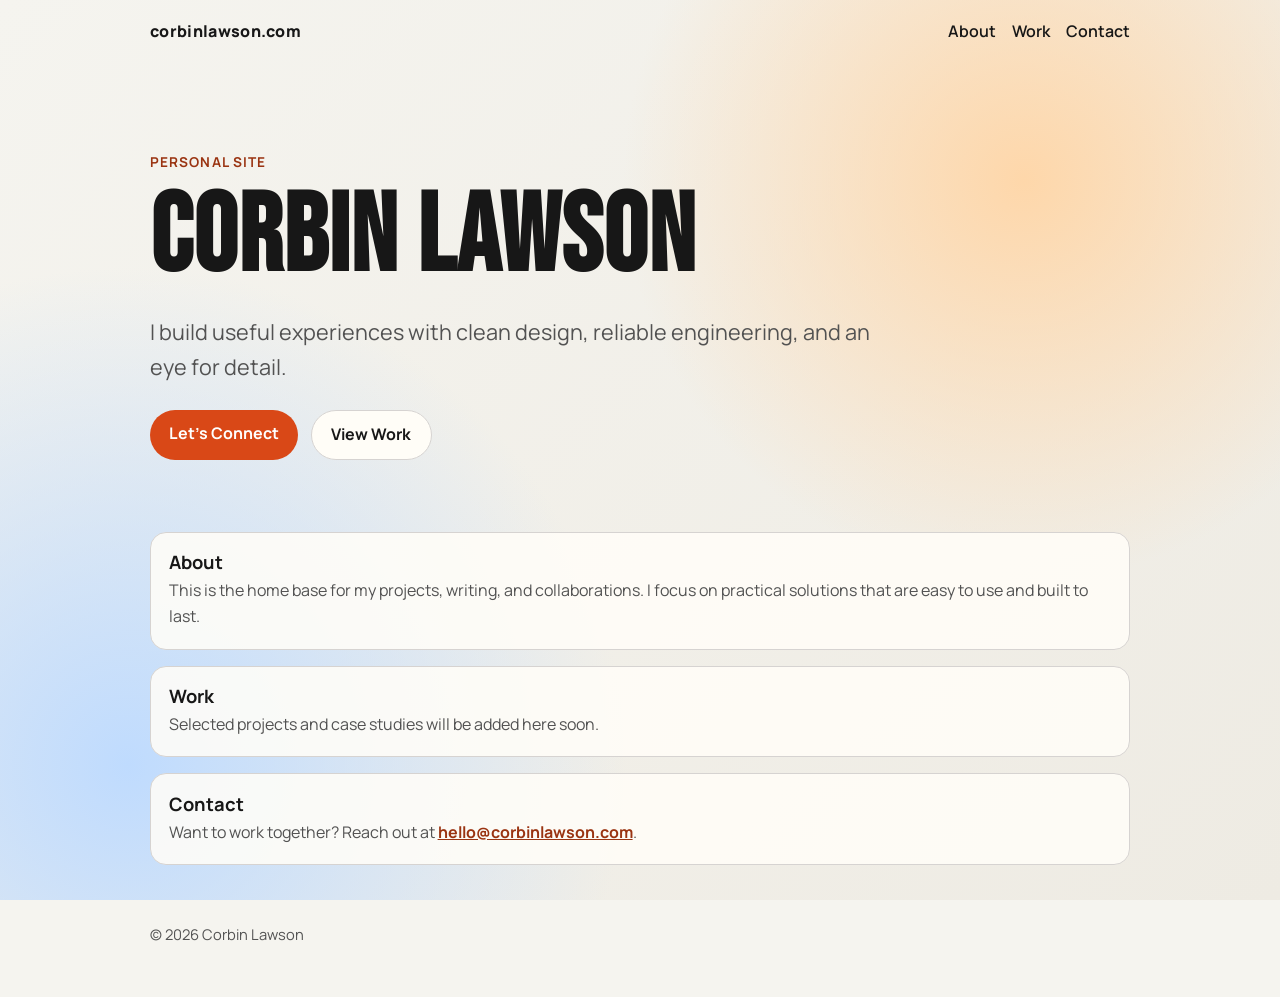
==== index.html @ 121702ad "Add basic landing page for corbinlawson.com" ====
<!doctype html>
<html lang="en">
  <head>
    <meta charset="UTF-8" />
    <meta name="viewport" content="width=device-width, initial-scale=1.0" />
    <title>Corbin Lawson</title>
    <meta
      name="description"
      content="Corbin Lawson's personal site. Building thoughtful digital products and practical systems."
    />
    <link rel="preconnect" href="https://fonts.googleapis.com" />
    <link rel="preconnect" href="https://fonts.gstatic.com" crossorigin />
    <link
      href="https://fonts.googleapis.com/css2?family=Manrope:wght@400;600;700;800&family=Bebas+Neue&display=swap"
      rel="stylesheet"
    />
    <link rel="stylesheet" href="styles.css" />
  </head>
  <body>
    <div class="page-bg" aria-hidden="true"></div>

    <header class="site-header">
      <a class="brand" href="#">corbinlawson.com</a>
      <nav aria-label="Primary navigation">
        <ul class="nav-list">
          <li><a href="#about">About</a></li>
          <li><a href="#work">Work</a></li>
          <li><a href="#contact">Contact</a></li>
        </ul>
      </nav>
    </header>

    <main>
      <section class="hero">
        <p class="eyebrow">Personal site</p>
        <h1>Corbin Lawson</h1>
        <p class="lead">
          I build useful experiences with clean design, reliable engineering, and an eye for detail.
        </p>
        <div class="hero-actions">
          <a class="btn btn-primary" href="#contact">Let’s Connect</a>
          <a class="btn btn-secondary" href="#work">View Work</a>
        </div>
      </section>

      <section id="about" class="panel">
        <h2>About</h2>
        <p>
          This is the home base for my projects, writing, and collaborations. I focus on practical solutions that
          are easy to use and built to last.
        </p>
      </section>

      <section id="work" class="panel">
        <h2>Work</h2>
        <p>Selected projects and case studies will be added here soon.</p>
      </section>

      <section id="contact" class="panel">
        <h2>Contact</h2>
        <p>
          Want to work together? Reach out at
          <a href="mailto:hello@corbinlawson.com">hello@corbinlawson.com</a>.
        </p>
      </section>
    </main>

    <footer class="site-footer">
      <p>© <span id="year"></span> Corbin Lawson</p>
    </footer>

    <script>
      document.getElementById("year").textContent = new Date().getFullYear();
    </script>
  </body>
</html>
---- styles.css ----
:root {
  --bg: #f5f4ef;
  --surface: #fffdf7;
  --text: #171717;
  --muted: #525252;
  --accent: #d94817;
  --accent-deep: #9a3412;
  --border: #d6d3d1;
}

* {
  box-sizing: border-box;
}

html,
body {
  margin: 0;
  padding: 0;
}

body {
  font-family: "Manrope", sans-serif;
  color: var(--text);
  background: var(--bg);
  min-height: 100vh;
  line-height: 1.6;
}

.page-bg {
  position: fixed;
  inset: 0;
  z-index: -1;
  background:
    radial-gradient(circle at 80% 20%, #fed7aa 0%, transparent 32%),
    radial-gradient(circle at 10% 85%, #bfdbfe 0%, transparent 36%),
    linear-gradient(135deg, #f5f4ef 0%, #eeebe3 100%);
}

.site-header,
main,
.site-footer {
  width: min(980px, 92vw);
  margin: 0 auto;
}

.site-header {
  padding: 1.2rem 0;
  display: flex;
  align-items: center;
  justify-content: space-between;
}

.brand {
  text-decoration: none;
  color: var(--text);
  font-weight: 800;
  letter-spacing: 0.02em;
}

.nav-list {
  list-style: none;
  display: flex;
  gap: 1rem;
  margin: 0;
  padding: 0;
}

.nav-list a {
  text-decoration: none;
  color: var(--text);
  font-weight: 600;
}

.nav-list a:hover {
  color: var(--accent-deep);
}

.hero {
  padding: 5.5rem 0 3.5rem;
}

.eyebrow {
  margin: 0;
  color: var(--accent-deep);
  font-weight: 700;
  text-transform: uppercase;
  letter-spacing: 0.08em;
  font-size: 0.85rem;
}

h1,
h2 {
  margin: 0;
  line-height: 1.1;
}

h1 {
  font-family: "Bebas Neue", sans-serif;
  font-size: clamp(3rem, 11vw, 6.8rem);
  letter-spacing: 0.01em;
  margin-top: 0.35rem;
}

.lead {
  max-width: 58ch;
  font-size: clamp(1.05rem, 2.8vw, 1.35rem);
  color: var(--muted);
  margin: 1rem 0 0;
}

.hero-actions {
  margin-top: 1.6rem;
  display: flex;
  gap: 0.8rem;
  flex-wrap: wrap;
}

.btn {
  text-decoration: none;
  border-radius: 999px;
  padding: 0.72rem 1.2rem;
  font-weight: 700;
  transition: transform 140ms ease, background-color 140ms ease;
}

.btn:hover {
  transform: translateY(-1px);
}

.btn-primary {
  background: var(--accent);
  color: #fff;
}

.btn-primary:hover {
  background: var(--accent-deep);
}

.btn-secondary {
  border: 1px solid var(--border);
  color: var(--text);
  background: var(--surface);
}

.panel {
  background: color-mix(in srgb, var(--surface) 88%, transparent);
  border: 1px solid var(--border);
  border-radius: 16px;
  padding: 1.2rem 1.1rem;
  margin: 1rem 0;
}

.panel h2 {
  font-size: 1.15rem;
  margin-bottom: 0.35rem;
}

.panel p {
  margin: 0;
  color: var(--muted);
}

.panel a {
  color: var(--accent-deep);
  font-weight: 700;
}

.site-footer {
  padding: 1.7rem 0 2.2rem;
  color: var(--muted);
  font-size: 0.92rem;
}

@media (max-width: 640px) {
  .site-header {
    flex-direction: column;
    gap: 0.8rem;
    align-items: flex-start;
  }

  .hero {
    padding-top: 3.2rem;
  }
}
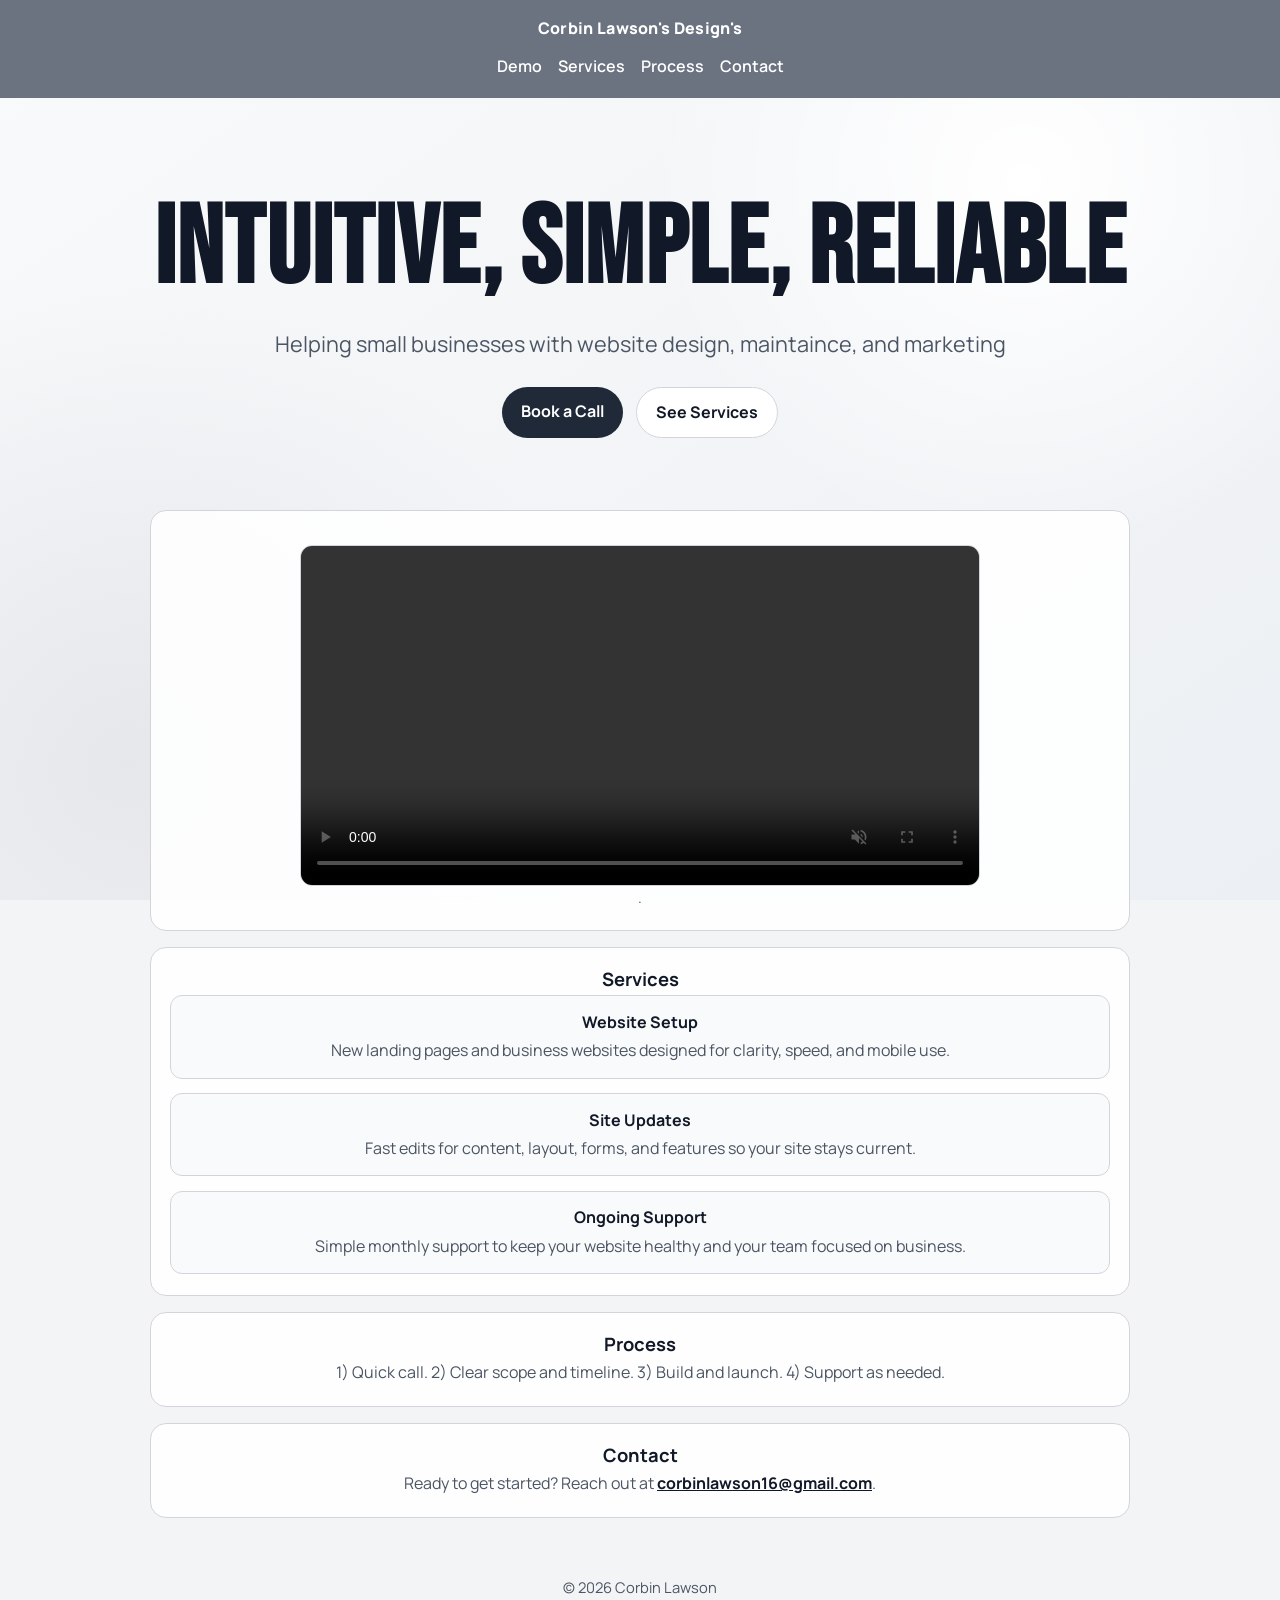
==== commit 958acac6: "Update landing page design and add demo video section" ====
--- a/index.html
+++ b/index.html
@@ -6,7 +6,7 @@
     <title>Corbin Lawson</title>
     <meta
       name="description"
-      content="Corbin Lawson's personal site. Building thoughtful digital products and practical systems."
+      content="Corbin Lawson helps small businesses with clean websites, updates, and ongoing support."
     />
     <link rel="preconnect" href="https://fonts.googleapis.com" />
     <link rel="preconnect" href="https://fonts.gstatic.com" crossorigin />
@@ -20,11 +20,12 @@
     <div class="page-bg" aria-hidden="true"></div>
 
     <header class="site-header">
-      <a class="brand" href="#">corbinlawson.com</a>
+      <a class="brand" href="#">Corbin Lawson's Design's</a>
       <nav aria-label="Primary navigation">
         <ul class="nav-list">
-          <li><a href="#about">About</a></li>
-          <li><a href="#work">Work</a></li>
+          <li><a href="#demo">Demo</a></li>
+          <li><a href="#services">Services</a></li>
+          <li><a href="#process">Process</a></li>
           <li><a href="#contact">Contact</a></li>
         </ul>
       </nav>
@@ -32,35 +33,58 @@
 
     <main>
       <section class="hero">
-        <p class="eyebrow">Personal site</p>
-        <h1>Corbin Lawson</h1>
+        <h1>Intuitive, Simple, Reliable</h1>
         <p class="lead">
-          I build useful experiences with clean design, reliable engineering, and an eye for detail.
+          Helping small businesses with website design, maintaince, and marketing
         </p>
         <div class="hero-actions">
-          <a class="btn btn-primary" href="#contact">Let’s Connect</a>
-          <a class="btn btn-secondary" href="#work">View Work</a>
+          <a class="btn btn-primary" href="#contact">Book a Call</a>
+          <a class="btn btn-secondary" href="#services">See Services</a>
         </div>
       </section>
 
-      <section id="about" class="panel">
-        <h2>About</h2>
-        <p>
-          This is the home base for my projects, writing, and collaborations. I focus on practical solutions that
-          are easy to use and built to last.
+      <section id="demo" class="panel">
+        
+        <div class="video-wrap">
+          <video class="demo-video" controls autoplay muted loop playsinline preload="metadata">
+            <source src="media/demo.mov" />
+            Your browser does not support HTML video.
+          </video>
+        </div>
+        <p class="video-fallback">
+          
+          <a href="media/demo.mov" target="_blank" rel="noopener"></a>.
         </p>
       </section>
 
-      <section id="work" class="panel">
-        <h2>Work</h2>
-        <p>Selected projects and case studies will be added here soon.</p>
+      <section id="services" class="panel">
+        <h2>Services</h2>
+        <div class="list-grid">
+          <article>
+            <h3>Website Setup</h3>
+            <p>New landing pages and business websites designed for clarity, speed, and mobile use.</p>
+          </article>
+          <article>
+            <h3>Site Updates</h3>
+            <p>Fast edits for content, layout, forms, and features so your site stays current.</p>
+          </article>
+          <article>
+            <h3>Ongoing Support</h3>
+            <p>Simple monthly support to keep your website healthy and your team focused on business.</p>
+          </article>
+        </div>
+      </section>
+
+      <section id="process" class="panel">
+        <h2>Process</h2>
+        <p>1) Quick call. 2) Clear scope and timeline. 3) Build and launch. 4) Support as needed.</p>
       </section>
 
       <section id="contact" class="panel">
         <h2>Contact</h2>
         <p>
-          Want to work together? Reach out at
-          <a href="mailto:hello@corbinlawson.com">hello@corbinlawson.com</a>.
+          Ready to get started? Reach out at
+          <a href="mailto:corbinlawson16@gmail.com">corbinlawson16@gmail.com</a>.
         </p>
       </section>
     </main>
--- a/styles.css
+++ b/styles.css
@@ -1,11 +1,11 @@
 :root {
-  --bg: #f5f4ef;
-  --surface: #fffdf7;
-  --text: #171717;
-  --muted: #525252;
-  --accent: #d94817;
-  --accent-deep: #9a3412;
-  --border: #d6d3d1;
+  --bg: #f3f4f6;
+  --surface: #ffffff;
+  --text: #111827;
+  --muted: #4b5563;
+  --accent: #1f2937;
+  --accent-deep: #111827;
+  --border: #d1d5db;
 }
 
 * {
@@ -24,6 +24,7 @@
   background: var(--bg);
   min-height: 100vh;
   line-height: 1.6;
+  text-align: center;
 }
 
 .page-bg {
@@ -31,12 +32,11 @@
   inset: 0;
   z-index: -1;
   background:
-    radial-gradient(circle at 80% 20%, #fed7aa 0%, transparent 32%),
-    radial-gradient(circle at 10% 85%, #bfdbfe 0%, transparent 36%),
-    linear-gradient(135deg, #f5f4ef 0%, #eeebe3 100%);
-}
-
-.site-header,
+    radial-gradient(circle at 80% 20%, #ffffff 0%, transparent 30%),
+    radial-gradient(circle at 10% 85%, #e5e7eb 0%, transparent 35%),
+    linear-gradient(145deg, #f9fafb 0%, #eceff3 100%);
+}
+
 main,
 .site-footer {
   width: min(980px, 92vw);
@@ -44,15 +44,22 @@
 }
 
 .site-header {
-  padding: 1.2rem 0;
+  width: 100%;
+  margin: 0;
+  padding: 1rem 0 1.1rem;
   display: flex;
   align-items: center;
-  justify-content: space-between;
+  justify-content: center;
+  flex-direction: column;
+  gap: 0.8rem;
+  background: #6b7280;
+  color: #ffffff;
+  animation: header-swoop 420ms cubic-bezier(0.22, 1, 0.36, 1) both;
 }
 
 .brand {
   text-decoration: none;
-  color: var(--text);
+  color: #ffffff;
   font-weight: 800;
   letter-spacing: 0.02em;
 }
@@ -67,16 +74,34 @@
 
 .nav-list a {
   text-decoration: none;
-  color: var(--text);
+  color: #ffffff;
   font-weight: 600;
 }
 
 .nav-list a:hover {
-  color: var(--accent-deep);
+  color: #f3f4f6;
+}
+
+@keyframes header-swoop {
+  0% {
+    opacity: 0;
+    transform: translateY(-110px);
+  }
+  70% {
+    opacity: 1;
+    transform: translateY(8px);
+  }
+  100% {
+    opacity: 1;
+    transform: translateY(0);
+  }
 }
 
 .hero {
   padding: 5.5rem 0 3.5rem;
+  display: flex;
+  flex-direction: column;
+  align-items: center;
 }
 
 .eyebrow {
@@ -99,6 +124,22 @@
   font-size: clamp(3rem, 11vw, 6.8rem);
   letter-spacing: 0.01em;
   margin-top: 0.35rem;
+  animation: h1-swoop 420ms cubic-bezier(0.22, 1, 0.36, 1) 90ms both;
+}
+
+@keyframes h1-swoop {
+  0% {
+    opacity: 0;
+    transform: translateY(-75px);
+  }
+  70% {
+    opacity: 1;
+    transform: translateY(6px);
+  }
+  100% {
+    opacity: 1;
+    transform: translateY(0);
+  }
 }
 
 .lead {
@@ -111,6 +152,7 @@
 .hero-actions {
   margin-top: 1.6rem;
   display: flex;
+  justify-content: center;
   gap: 0.8rem;
   flex-wrap: wrap;
 }
@@ -146,7 +188,7 @@
   background: color-mix(in srgb, var(--surface) 88%, transparent);
   border: 1px solid var(--border);
   border-radius: 16px;
-  padding: 1.2rem 1.1rem;
+  padding: 1.3rem 1.2rem;
   margin: 1rem 0;
 }
 
@@ -158,6 +200,41 @@
 .panel p {
   margin: 0;
   color: var(--muted);
+}
+
+.list-grid {
+  display: grid;
+  gap: 0.9rem;
+}
+
+.list-grid article {
+  background: #f9fafb;
+  border: 1px solid var(--border);
+  border-radius: 12px;
+  padding: 0.85rem;
+}
+
+.list-grid h3 {
+  margin: 0 0 0.2rem;
+  font-size: 1rem;
+}
+
+.video-wrap {
+  margin-top: 0.85rem;
+  display: flex;
+  justify-content: center;
+}
+
+.demo-video {
+  width: min(680px, 100%);
+  border: 1px solid var(--border);
+  border-radius: 12px;
+  background: #e5e7eb;
+}
+
+.video-fallback {
+  margin-top: 0.6rem;
+  font-size: 0.92rem;
 }
 
 .panel a {
@@ -172,13 +249,17 @@
 }
 
 @media (max-width: 640px) {
-  .site-header {
-    flex-direction: column;
-    gap: 0.8rem;
-    align-items: flex-start;
-  }
-
   .hero {
     padding-top: 3.2rem;
   }
 }
+
+@media (prefers-reduced-motion: reduce) {
+  .site-header {
+    animation: none;
+  }
+
+  h1 {
+    animation: none;
+  }
+}
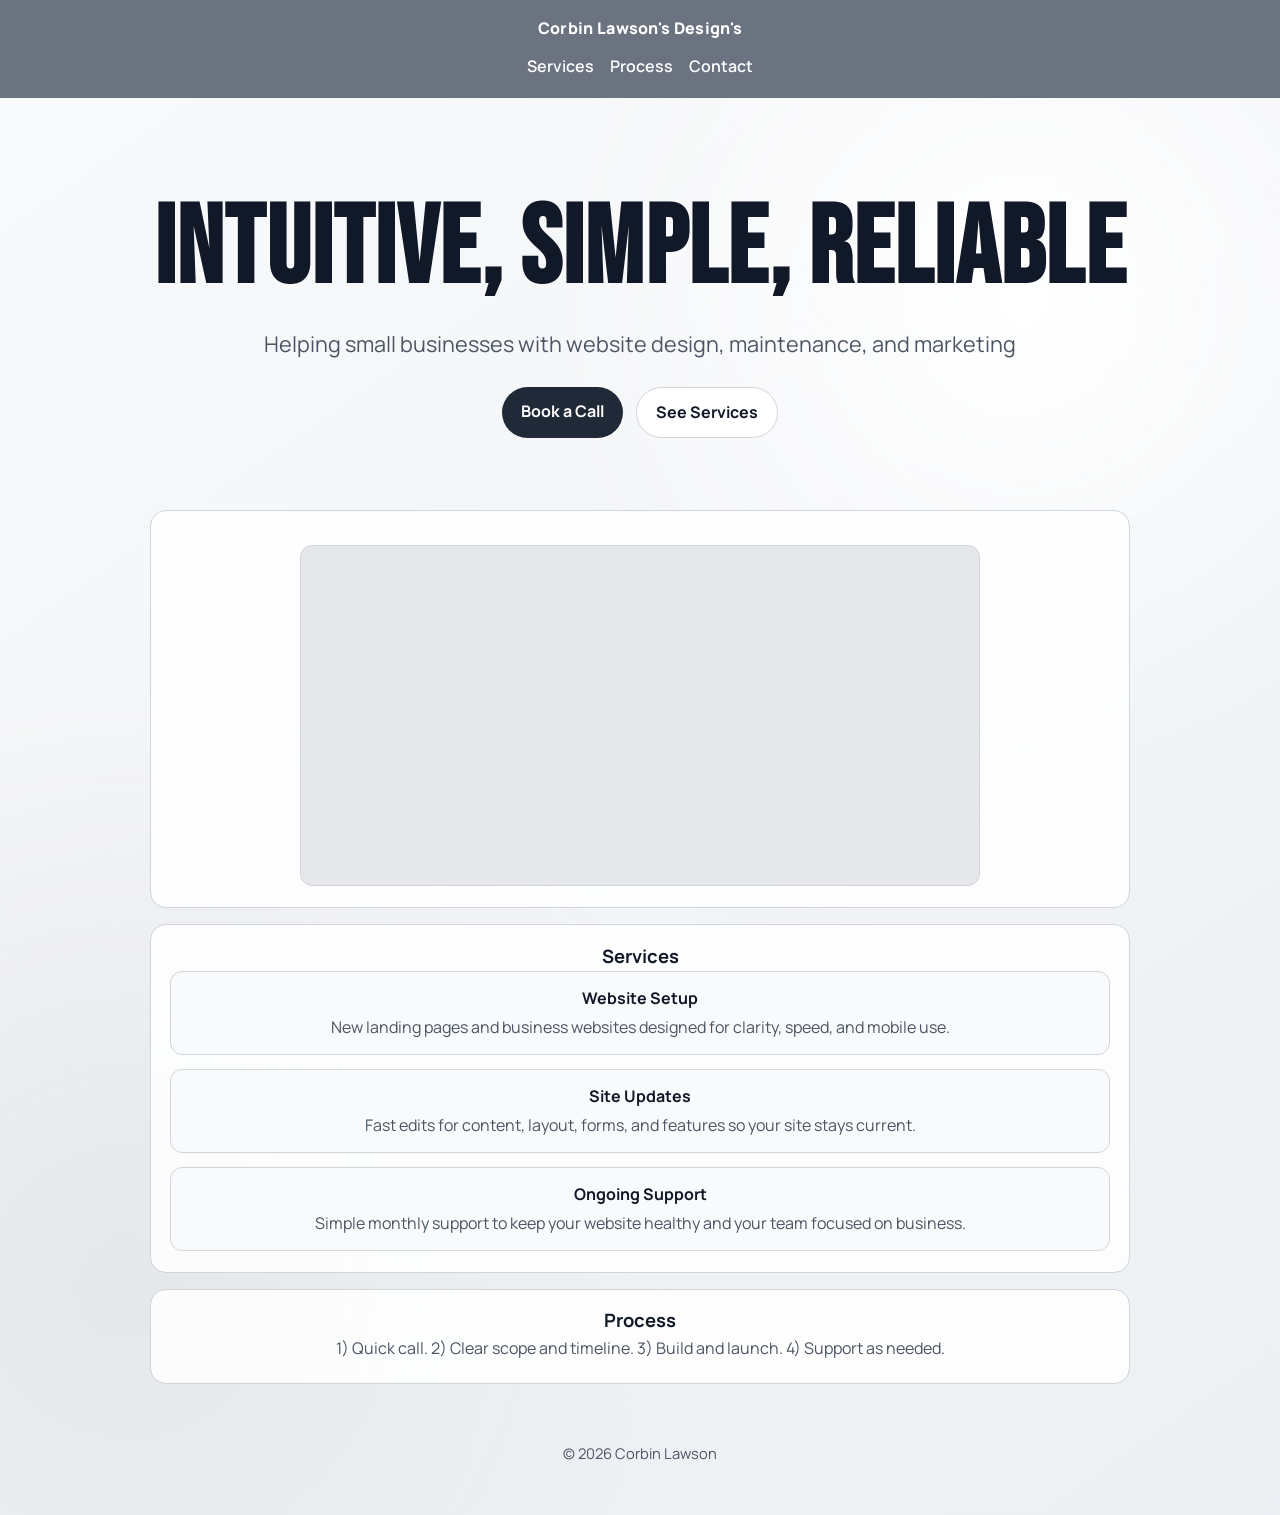
==== commit d733707a: "Add services and contact pages with transitions and form" ====
--- a/index.html
+++ b/index.html
@@ -16,17 +16,16 @@
     />
     <link rel="stylesheet" href="styles.css" />
   </head>
-  <body>
+  <body class="page-enter">
     <div class="page-bg" aria-hidden="true"></div>
 
     <header class="site-header">
-      <a class="brand" href="#">Corbin Lawson's Design's</a>
+      <a class="brand" href="index.html">Corbin Lawson's Design's</a>
       <nav aria-label="Primary navigation">
         <ul class="nav-list">
-          <li><a href="#demo">Demo</a></li>
-          <li><a href="#services">Services</a></li>
+          <li><a href="services.html" data-transition="page">Services</a></li>
           <li><a href="#process">Process</a></li>
-          <li><a href="#contact">Contact</a></li>
+          <li><a href="contact.html" data-transition="page">Contact</a></li>
         </ul>
       </nav>
     </header>
@@ -35,26 +34,22 @@
       <section class="hero">
         <h1>Intuitive, Simple, Reliable</h1>
         <p class="lead">
-          Helping small businesses with website design, maintaince, and marketing
+          Helping small businesses with website design, maintenance, and marketing
         </p>
         <div class="hero-actions">
-          <a class="btn btn-primary" href="#contact">Book a Call</a>
-          <a class="btn btn-secondary" href="#services">See Services</a>
+          <a class="btn btn-primary" href="contact.html" data-transition="page">Book a Call</a>
+          <a class="btn btn-secondary" href="services.html" data-transition="page">See Services</a>
         </div>
       </section>
 
       <section id="demo" class="panel">
-        
         <div class="video-wrap">
-          <video class="demo-video" controls autoplay muted loop playsinline preload="metadata">
+          <video class="demo-video" autoplay muted loop playsinline preload="metadata" aria-label="Project demo video">
             <source src="media/demo.mov" />
+            <source src="media/demo.m4v" type="video/mp4" />
             Your browser does not support HTML video.
           </video>
         </div>
-        <p class="video-fallback">
-          
-          <a href="media/demo.mov" target="_blank" rel="noopener"></a>.
-        </p>
       </section>
 
       <section id="services" class="panel">
@@ -79,14 +74,6 @@
         <h2>Process</h2>
         <p>1) Quick call. 2) Clear scope and timeline. 3) Build and launch. 4) Support as needed.</p>
       </section>
-
-      <section id="contact" class="panel">
-        <h2>Contact</h2>
-        <p>
-          Ready to get started? Reach out at
-          <a href="mailto:corbinlawson16@gmail.com">corbinlawson16@gmail.com</a>.
-        </p>
-      </section>
     </main>
 
     <footer class="site-footer">
@@ -95,6 +82,23 @@
 
     <script>
       document.getElementById("year").textContent = new Date().getFullYear();
+
+      requestAnimationFrame(function () {
+        document.body.classList.remove("page-enter");
+      });
+
+      document.querySelectorAll('a[data-transition="page"]').forEach(function (link) {
+        link.addEventListener("click", function (event) {
+          if (event.metaKey || event.ctrlKey || event.shiftKey || event.altKey) {
+            return;
+          }
+          event.preventDefault();
+          document.body.classList.add("page-exit");
+          setTimeout(function () {
+            window.location.href = link.href;
+          }, 240);
+        });
+      });
     </script>
   </body>
 </html>
--- a/styles.css
+++ b/styles.css
@@ -25,6 +25,19 @@
   min-height: 100vh;
   line-height: 1.6;
   text-align: center;
+  opacity: 1;
+  transform: translateY(0);
+  transition: opacity 240ms ease, transform 240ms ease;
+}
+
+body.page-enter {
+  opacity: 0;
+  transform: translateY(18px);
+}
+
+body.page-exit {
+  opacity: 0;
+  transform: translateY(-18px);
 }
 
 .page-bg {
@@ -232,9 +245,52 @@
   background: #e5e7eb;
 }
 
-.video-fallback {
-  margin-top: 0.6rem;
+.contact-form {
+  width: min(680px, 100%);
+  margin: 0.9rem auto 0;
+  text-align: left;
+}
+
+.form-row {
+  display: grid;
+  gap: 0.35rem;
+  margin-bottom: 0.85rem;
+}
+
+.form-label {
+  font-weight: 700;
   font-size: 0.92rem;
+}
+
+.form-input,
+.form-textarea {
+  width: 100%;
+  border: 1px solid var(--border);
+  border-radius: 10px;
+  padding: 0.7rem 0.8rem;
+  font: inherit;
+  color: var(--text);
+  background: #ffffff;
+}
+
+.form-textarea {
+  resize: vertical;
+}
+
+.form-input:focus,
+.form-textarea:focus {
+  outline: 2px solid #9ca3af;
+  outline-offset: 1px;
+}
+
+.contact-form .btn {
+  border: 0;
+  cursor: pointer;
+}
+
+.form-note {
+  margin-top: 0.8rem;
+  font-size: 0.9rem;
 }
 
 .panel a {
@@ -255,6 +311,16 @@
 }
 
 @media (prefers-reduced-motion: reduce) {
+  body {
+    transition: none;
+  }
+
+  body.page-enter,
+  body.page-exit {
+    opacity: 1;
+    transform: none;
+  }
+
   .site-header {
     animation: none;
   }
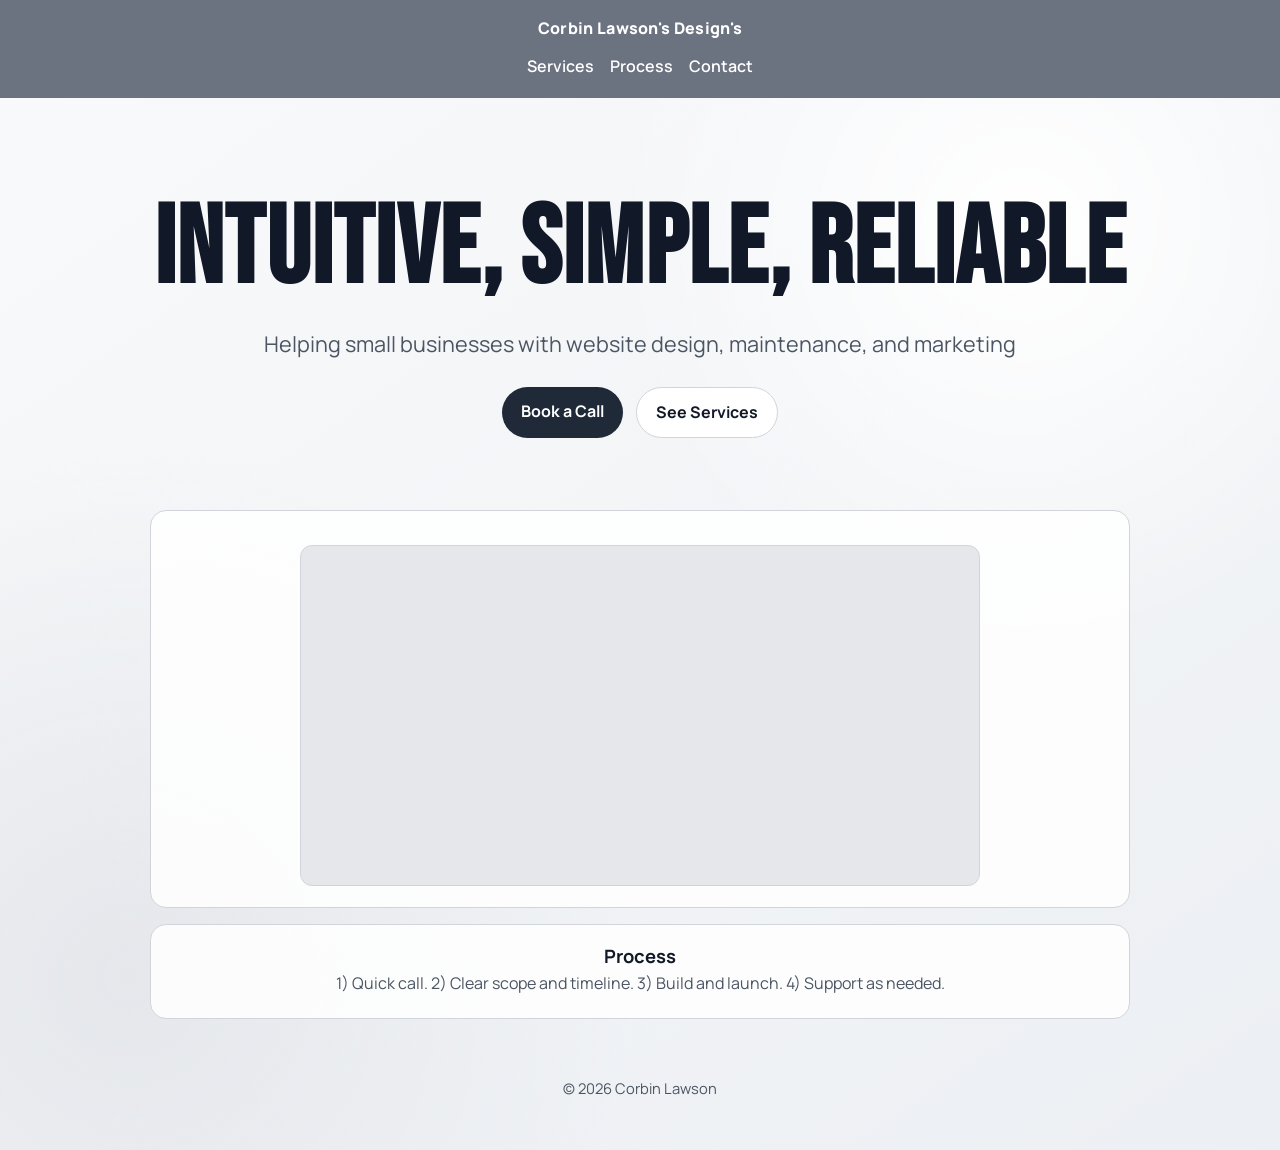
==== commit 29448fe8: "Refine services page visuals and remove home services section" ====
--- a/index.html
+++ b/index.html
@@ -14,7 +14,7 @@
       href="https://fonts.googleapis.com/css2?family=Manrope:wght@400;600;700;800&family=Bebas+Neue&display=swap"
       rel="stylesheet"
     />
-    <link rel="stylesheet" href="styles.css" />
+    <link rel="stylesheet" href="styles.css?v=3" />
   </head>
   <body class="page-enter">
     <div class="page-bg" aria-hidden="true"></div>
@@ -52,24 +52,6 @@
         </div>
       </section>
 
-      <section id="services" class="panel">
-        <h2>Services</h2>
-        <div class="list-grid">
-          <article>
-            <h3>Website Setup</h3>
-            <p>New landing pages and business websites designed for clarity, speed, and mobile use.</p>
-          </article>
-          <article>
-            <h3>Site Updates</h3>
-            <p>Fast edits for content, layout, forms, and features so your site stays current.</p>
-          </article>
-          <article>
-            <h3>Ongoing Support</h3>
-            <p>Simple monthly support to keep your website healthy and your team focused on business.</p>
-          </article>
-        </div>
-      </section>
-
       <section id="process" class="panel">
         <h2>Process</h2>
         <p>1) Quick call. 2) Clear scope and timeline. 3) Build and launch. 4) Support as needed.</p>
--- a/styles.css
+++ b/styles.css
@@ -205,6 +205,70 @@
   margin: 1rem 0;
 }
 
+.panel-feature {
+  position: relative;
+  min-height: 340px;
+  display: grid;
+  align-content: center;
+  justify-items: center;
+  text-align: center;
+  overflow: hidden;
+  background-size: cover;
+  background-position: center;
+}
+
+.panel-feature::before {
+  content: "";
+  position: absolute;
+  inset: 0;
+  background: linear-gradient(180deg, rgba(255, 255, 255, 0.08), rgba(255, 255, 255, 0.08));
+}
+
+.panel-feature h2,
+.panel-feature p {
+  position: relative;
+  color: #0f172a;
+  text-shadow: none;
+}
+
+.panel-feature h2 {
+  font-size: clamp(1.4rem, 2.2vw, 2rem);
+  margin-bottom: 0.55rem;
+}
+
+.panel-feature p {
+  max-width: 62ch;
+}
+
+.panel-feature h2,
+.panel-feature p {
+  background: rgba(255, 255, 255, 0.92);
+  border: 1px solid rgba(209, 213, 219, 0.9);
+  border-radius: 12px;
+  padding: 0.45rem 0.8rem;
+}
+
+.panel-feature-design {
+  background-color: #e5e7eb;
+  background-image:
+    linear-gradient(180deg, rgba(255, 255, 255, 0.04), rgba(255, 255, 255, 0.04)),
+    url("media/services-code-bg.png");
+}
+
+.panel-feature-marketing {
+  background-color: #e5e7eb;
+  background-image:
+    linear-gradient(180deg, rgba(255, 255, 255, 0.06), rgba(255, 255, 255, 0.06)),
+    url("media/services-marketing-bg.png");
+}
+
+.panel-feature-maintenance {
+  background-color: #e5e7eb;
+  background-image:
+    linear-gradient(180deg, rgba(255, 255, 255, 0.06), rgba(255, 255, 255, 0.06)),
+    url("media/services-maintenance-bg.png");
+}
+
 .panel h2 {
   font-size: 1.15rem;
   margin-bottom: 0.35rem;
@@ -271,6 +335,7 @@
   font: inherit;
   color: var(--text);
   background: #ffffff;
+  display: block;
 }
 
 .form-textarea {
@@ -288,6 +353,23 @@
   cursor: pointer;
 }
 
+/* Fallback styling if input classes are stripped or stale HTML is cached */
+.contact-form label {
+  display: block;
+}
+
+.contact-form input,
+.contact-form textarea {
+  width: 100%;
+  border: 1px solid var(--border);
+  border-radius: 10px;
+  padding: 0.7rem 0.8rem;
+  font: inherit;
+  color: var(--text);
+  background: #ffffff;
+  display: block;
+}
+
 .form-note {
   margin-top: 0.8rem;
   font-size: 0.9rem;
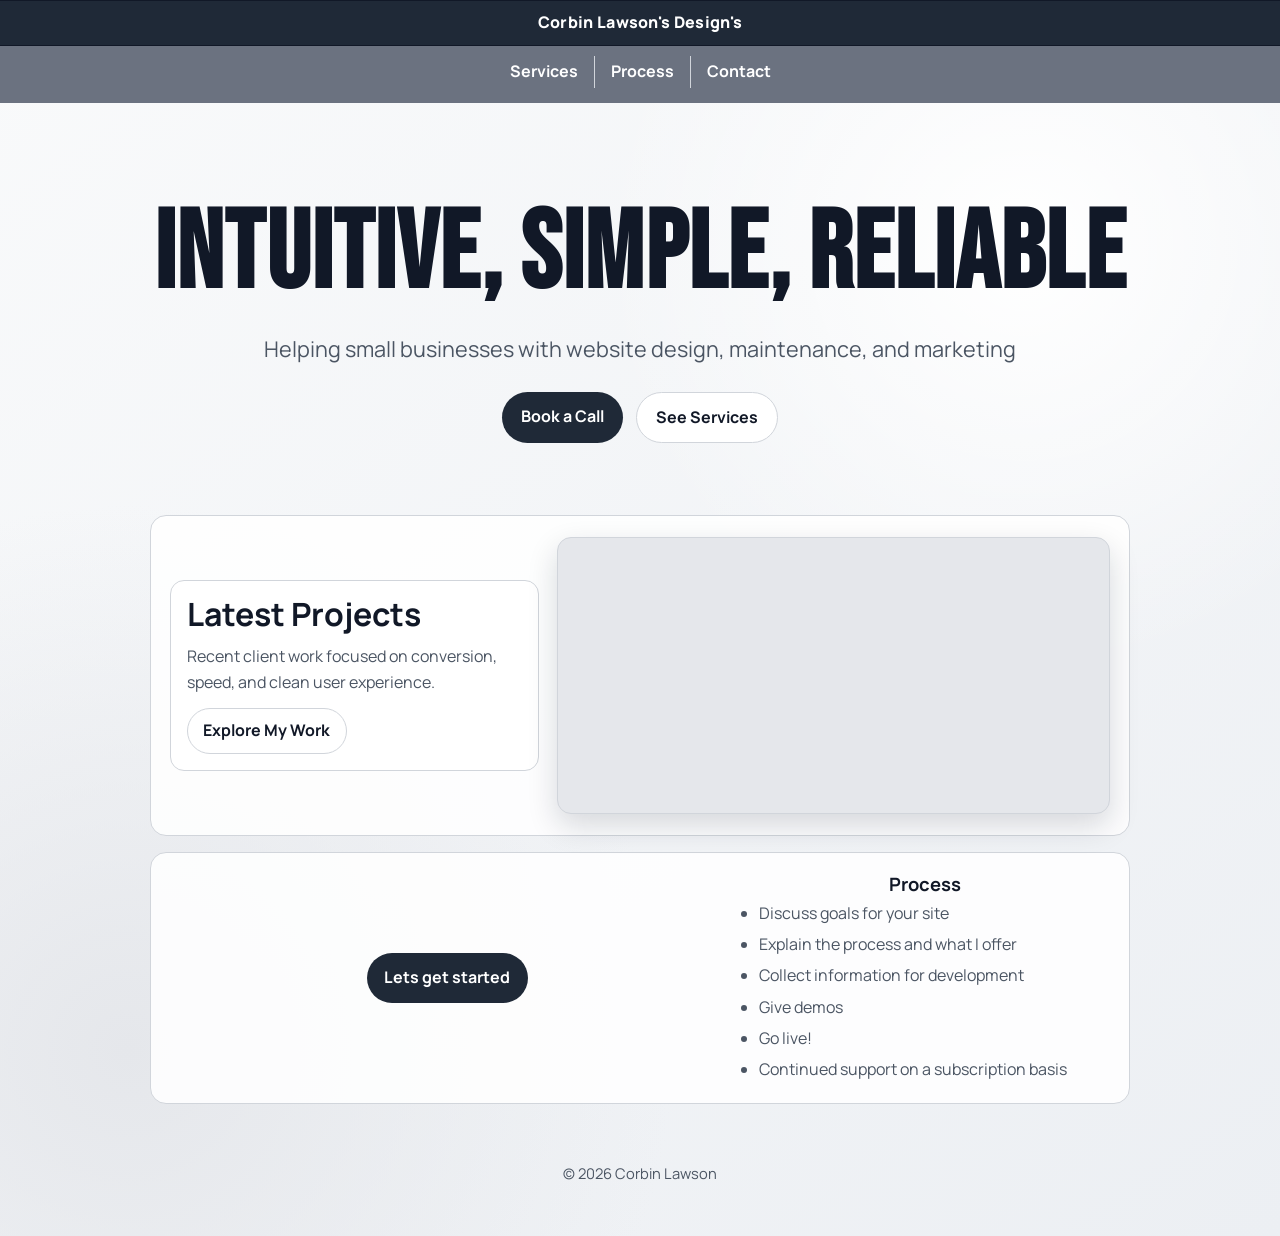
==== commit 984b6c63: "Refine process section and switch contact form to direct submit" ====
--- a/index.html
+++ b/index.html
@@ -43,18 +43,39 @@
       </section>
 
       <section id="demo" class="panel">
-        <div class="video-wrap">
-          <video class="demo-video" autoplay muted loop playsinline preload="metadata" aria-label="Project demo video">
-            <source src="media/demo.mov" />
-            <source src="media/demo.m4v" type="video/mp4" />
-            Your browser does not support HTML video.
-          </video>
+        <div class="demo-layout">
+          <div class="demo-copy">
+            <h2>Latest Projects</h2>
+            <p>Recent client work focused on conversion, speed, and clean user experience.</p>
+            <a class="btn btn-secondary" href="services.html" data-transition="page">Explore My Work</a>
+          </div>
+          <div class="video-wrap">
+            <video class="demo-video" autoplay muted loop playsinline preload="metadata" aria-label="Project demo video">
+              <source src="media/demo.mov" />
+              <source src="media/demo.m4v" type="video/mp4" />
+              Your browser does not support HTML video.
+            </video>
+          </div>
         </div>
       </section>
 
       <section id="process" class="panel">
-        <h2>Process</h2>
-        <p>1) Quick call. 2) Clear scope and timeline. 3) Build and launch. 4) Support as needed.</p>
+        <div class="process-layout">
+          <div class="process-cta">
+            <a class="btn btn-primary" href="contact.html" data-transition="page">Lets get started</a>
+          </div>
+          <div class="process-copy">
+            <h2>Process</h2>
+            <ul class="process-list">
+              <li>Discuss goals for your site</li>
+              <li>Explain the process and what I offer</li>
+              <li>Collect information for development</li>
+              <li>Give demos</li>
+              <li>Go live!</li>
+              <li>Continued support on a subscription basis</li>
+            </ul>
+          </div>
+        </div>
       </section>
     </main>
 
--- a/styles.css
+++ b/styles.css
@@ -59,12 +59,12 @@
 .site-header {
   width: 100%;
   margin: 0;
-  padding: 1rem 0 1.1rem;
+  padding: 0 0 0.95rem;
   display: flex;
   align-items: center;
   justify-content: center;
   flex-direction: column;
-  gap: 0.8rem;
+  gap: 0.6rem;
   background: #6b7280;
   color: #ffffff;
   animation: header-swoop 420ms cubic-bezier(0.22, 1, 0.36, 1) both;
@@ -75,24 +75,43 @@
   color: #ffffff;
   font-weight: 800;
   letter-spacing: 0.02em;
+  background: #1f2937;
+  border-top: 1px solid #111827;
+  border-bottom: 1px solid #111827;
+  border-left: 0;
+  border-right: 0;
+  border-radius: 0;
+  padding: 0.58rem 0.9rem;
+  width: 100%;
+  text-align: center;
+  display: block;
 }
 
 .nav-list {
   list-style: none;
   display: flex;
-  gap: 1rem;
+  align-items: center;
+  justify-content: center;
+  width: min(980px, 92vw);
+  gap: 0;
   margin: 0;
   padding: 0;
+}
+
+.nav-list li + li {
+  border-left: 1px solid #d1d5db;
 }
 
 .nav-list a {
   text-decoration: none;
   color: #ffffff;
-  font-weight: 600;
+  font-weight: 700;
+  padding: 0.2rem 1rem;
+  display: inline-block;
 }
 
 .nav-list a:hover {
-  color: #f3f4f6;
+  color: #e5e7eb;
 }
 
 @keyframes header-swoop {
@@ -184,7 +203,7 @@
 
 .btn-primary {
   background: var(--accent);
-  color: #fff;
+  color: #ffffff;
 }
 
 .btn-primary:hover {
@@ -255,6 +274,66 @@
     url("media/services-code-bg.png");
 }
 
+.design-layout {
+  position: relative;
+  width: min(980px, 95%);
+  display: grid;
+  grid-template-columns: 1.2fr 0.8fr;
+  gap: 1rem;
+  align-items: center;
+}
+
+.design-copy {
+  display: grid;
+  gap: 0.55rem;
+  justify-items: start;
+  text-align: left;
+}
+
+.design-copy h2 {
+  justify-self: center;
+  text-align: center;
+}
+
+.design-copy p {
+  text-align: left;
+}
+
+.design-copy h2,
+.design-copy p {
+  margin: 0;
+}
+
+.tech-stack {
+  position: relative;
+  background: rgba(255, 255, 255, 0.9);
+  border: 1px solid rgba(209, 213, 219, 0.9);
+  border-radius: 14px;
+  padding: 0.85rem 0.8rem;
+  display: grid;
+  gap: 0.55rem;
+  justify-items: center;
+}
+
+.tech-top,
+.tech-bottom {
+  color: #0f172a;
+  font-weight: 700;
+}
+
+.tech-logos {
+  display: flex;
+  align-items: center;
+  justify-content: center;
+  gap: 0.75rem;
+}
+
+.tech-logos img {
+  width: 52px;
+  height: 52px;
+  object-fit: contain;
+}
+
 .panel-feature-marketing {
   background-color: #e5e7eb;
   background-image:
@@ -262,6 +341,72 @@
     url("media/services-marketing-bg.png");
 }
 
+.marketing-layout {
+  position: relative;
+  width: min(980px, 95%);
+  display: grid;
+  grid-template-columns: 0.8fr 1.2fr;
+  gap: 1rem;
+  align-items: center;
+}
+
+.marketing-stack {
+  position: relative;
+  background: rgba(255, 255, 255, 0.9);
+  border: 1px solid rgba(209, 213, 219, 0.9);
+  border-radius: 14px;
+  padding: 0.85rem 0.8rem;
+  display: grid;
+  gap: 0.55rem;
+  justify-items: center;
+}
+
+.marketing-top,
+.marketing-bottom {
+  color: #0f172a;
+  font-weight: 700;
+}
+
+.marketing-logos {
+  display: flex;
+  align-items: center;
+  justify-content: center;
+  gap: 0.75rem;
+}
+
+.logo-badge {
+  width: 52px;
+  height: 52px;
+  border-radius: 999px;
+  display: grid;
+  place-items: center;
+  font-weight: 800;
+  font-size: 1.65rem;
+  border: 1px solid rgba(209, 213, 219, 0.9);
+  background: #ffffff;
+}
+
+.logo-google {
+  color: #ea4335;
+}
+
+.logo-facebook {
+  color: #1877f2;
+  text-transform: lowercase;
+}
+
+.marketing-copy {
+  display: grid;
+  gap: 0.55rem;
+  justify-items: center;
+  text-align: center;
+}
+
+.marketing-copy h2,
+.marketing-copy p {
+  margin: 0;
+}
+
 .panel-feature-maintenance {
   background-color: #e5e7eb;
   background-image:
@@ -296,8 +441,40 @@
   font-size: 1rem;
 }
 
+.demo-layout {
+  display: grid;
+  grid-template-columns: 0.8fr 1.2fr;
+  gap: 1.15rem;
+  align-items: center;
+}
+
+.demo-copy {
+  display: grid;
+  justify-items: start;
+  text-align: left;
+  gap: 0.75rem;
+  background: rgba(255, 255, 255, 0.88);
+  border: 1px solid var(--border);
+  border-radius: 14px;
+  padding: 1rem 1rem;
+}
+
+.demo-copy h2 {
+  margin: 0;
+  font-size: clamp(1.35rem, 2.6vw, 2rem);
+}
+
+.demo-copy p {
+  margin: 0;
+  color: var(--muted);
+  max-width: 34ch;
+}
+
+.demo-copy .btn {
+  padding: 0.58rem 0.95rem;
+}
+
 .video-wrap {
-  margin-top: 0.85rem;
   display: flex;
   justify-content: center;
 }
@@ -305,8 +482,46 @@
 .demo-video {
   width: min(680px, 100%);
   border: 1px solid var(--border);
-  border-radius: 12px;
+  border-radius: 14px;
   background: #e5e7eb;
+  box-shadow: 0 12px 30px rgba(15, 23, 42, 0.16);
+}
+
+.process-layout {
+  display: grid;
+  grid-template-columns: 1.2fr 0.8fr;
+  gap: 1rem;
+  align-items: center;
+}
+
+.process-copy {
+  display: grid;
+  justify-items: start;
+  text-align: left;
+}
+
+.process-copy h2 {
+  margin: 0 0 0.45rem;
+  justify-self: center;
+}
+
+.process-list {
+  margin: 0;
+  padding-left: 1.15rem;
+  text-align: left;
+  color: var(--muted);
+  display: grid;
+  gap: 0.35rem;
+}
+
+.process-cta {
+  display: grid;
+  justify-items: center;
+}
+
+.process-cta .btn {
+  padding: 0.75rem 1.1rem;
+  color: #ffffff;
 }
 
 .contact-form {
@@ -370,9 +585,10 @@
   display: block;
 }
 
-.form-note {
+.form-success {
   margin-top: 0.8rem;
-  font-size: 0.9rem;
+  font-weight: 700;
+  color: #166534;
 }
 
 .panel a {
@@ -390,6 +606,41 @@
   .hero {
     padding-top: 3.2rem;
   }
+
+  .nav-list {
+    flex-direction: column;
+    gap: 0.35rem;
+  }
+
+  .nav-list li + li {
+    border-left: 0;
+  }
+
+  .design-layout {
+    grid-template-columns: 1fr;
+  }
+
+  .design-copy {
+    justify-items: center;
+    text-align: center;
+  }
+
+  .marketing-layout {
+    grid-template-columns: 1fr;
+  }
+
+  .demo-layout {
+    grid-template-columns: 1fr;
+  }
+
+  .demo-copy {
+    justify-items: center;
+    text-align: center;
+  }
+
+  .process-layout {
+    grid-template-columns: 1fr;
+  }
 }
 
 @media (prefers-reduced-motion: reduce) {
